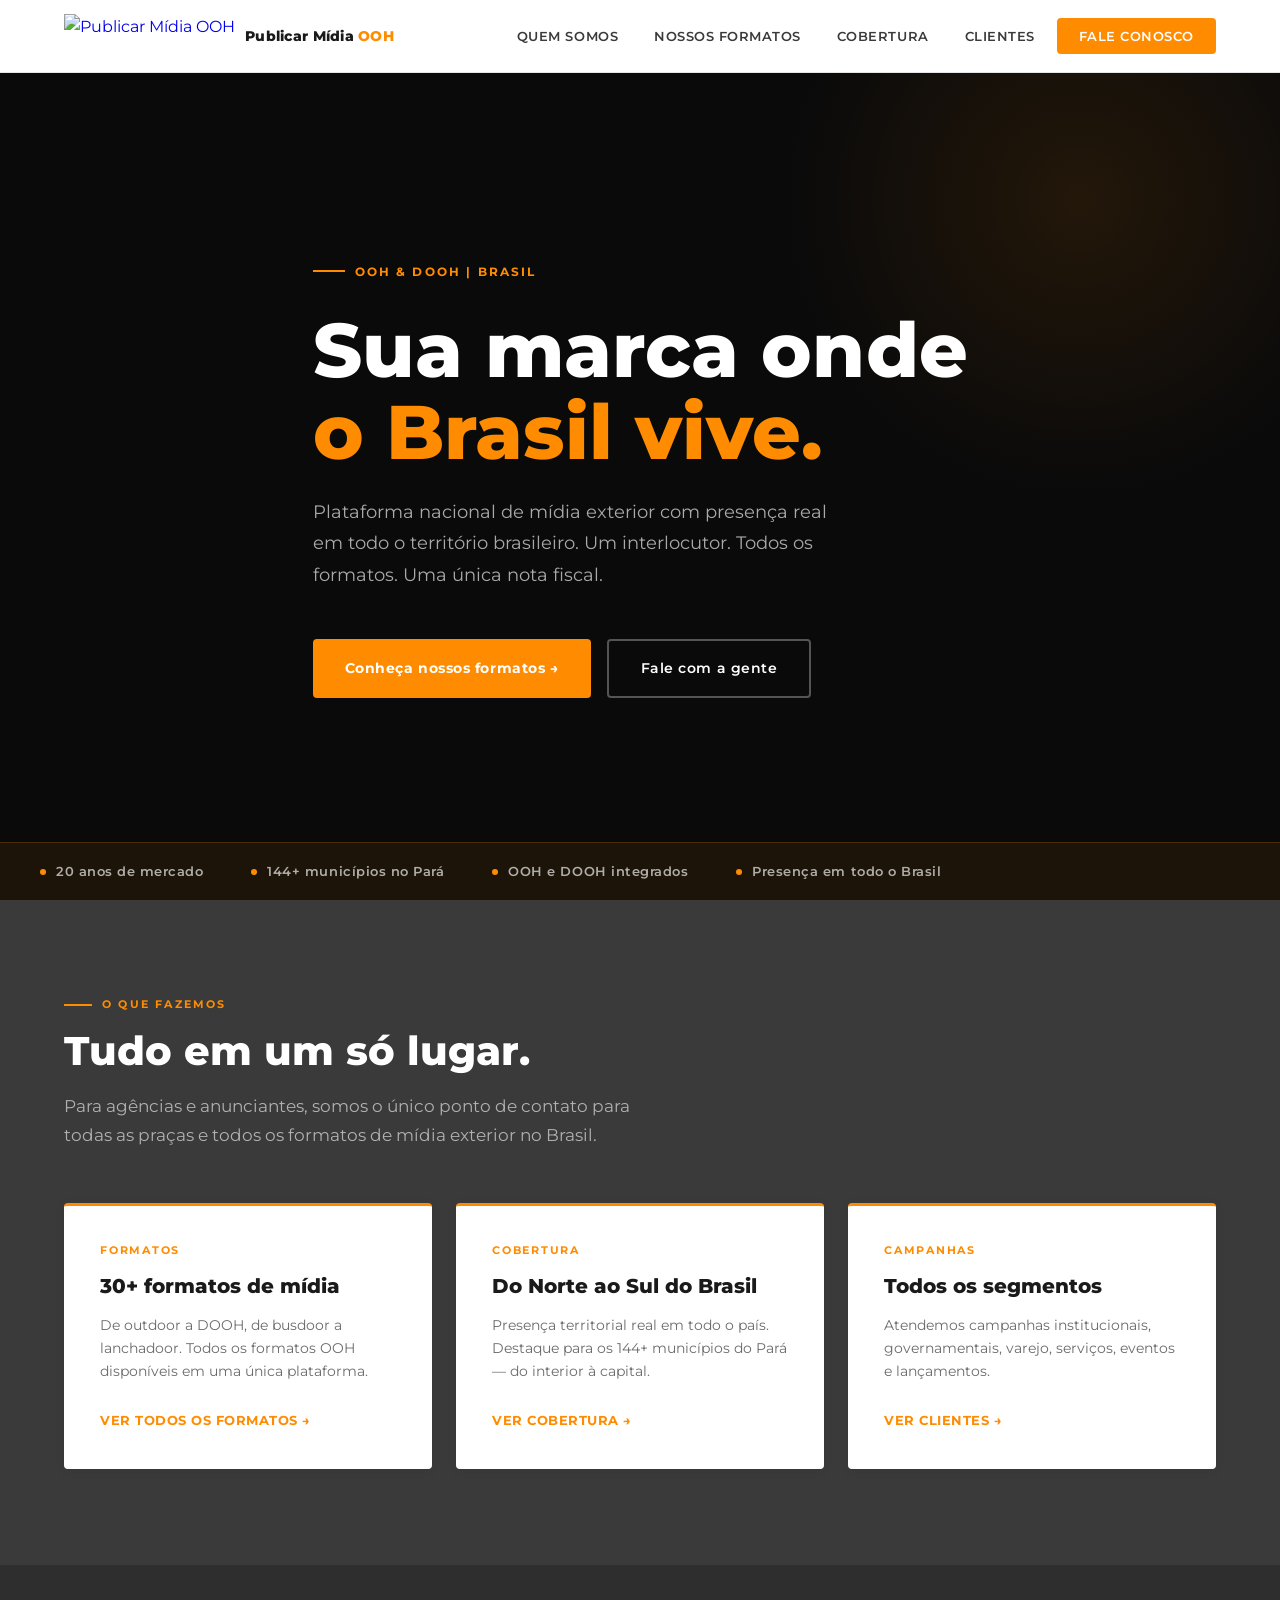
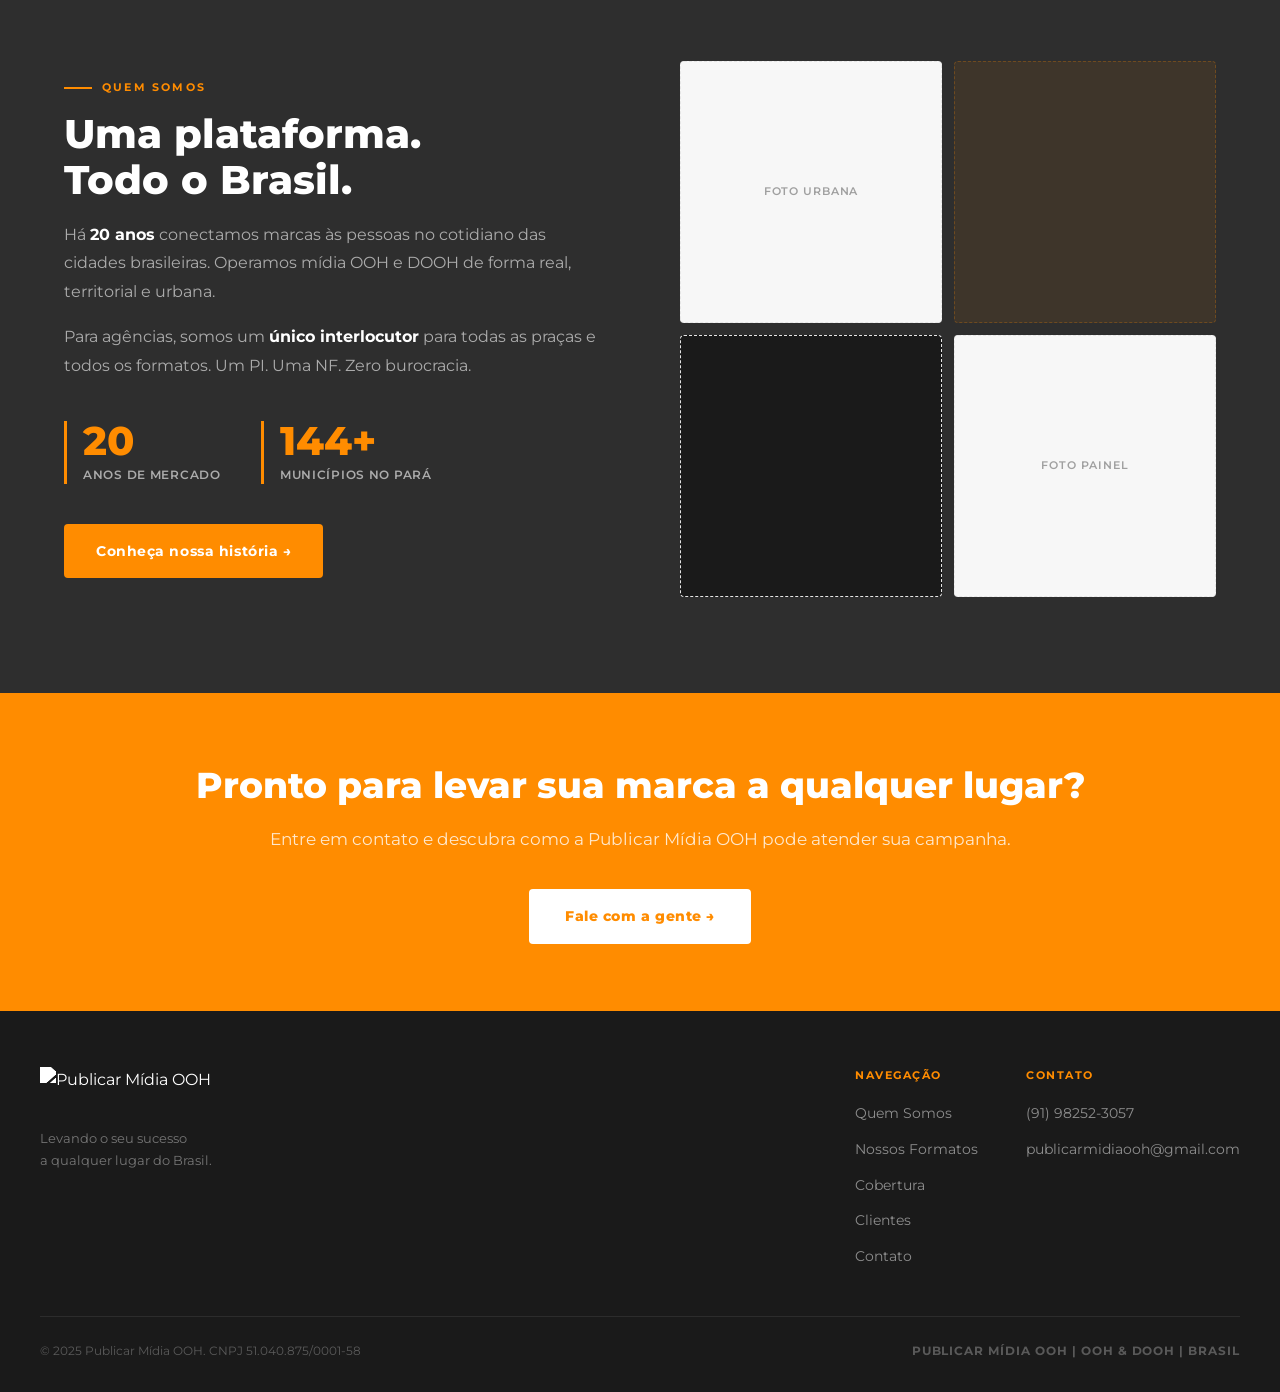
==== index.html @ f4fcf3fc "Publicar Mídia OOH — site institucional inicial Estrutura completa: Home, Quem Somos, Formatos, Cobe" ====
<!DOCTYPE html>
<html lang="pt-BR">
<head>
  <meta charset="UTF-8" />
  <meta name="viewport" content="width=device-width, initial-scale=1.0" />
  <title>Publicar Mídia OOH — OOH & DOOH | Brasil</title>
  <link rel="preconnect" href="https://fonts.googleapis.com" />
  <link rel="preconnect" href="https://fonts.gstatic.com" crossorigin />
  <link href="https://fonts.googleapis.com/css2?family=Montserrat:wght@400;500;600;700;800&display=swap" rel="stylesheet" />
  <link rel="stylesheet" href="style.css?v=11" />
  <style>
    body { background: #3A3A3A !important; }
    section.bloco.gray { background: #3A3A3A; color: var(--branco); }
    section.bloco.gray .section-title { color: var(--branco); }
    section.bloco.gray .section-sub { color: rgba(255,255,255,0.60); }
    section.bloco.gray .eyebrow { color: var(--laranja); }
    section.bloco.white { background: #2E2E2E; color: var(--branco); }
    section.bloco.white .section-title { color: var(--branco); }
    section.bloco.white .section-sub { color: rgba(255,255,255,0.60); }
    section.bloco.white .eyebrow { color: var(--laranja); }
    section.bloco.white .sobre-teaser p { color: rgba(255,255,255,0.60); }
    section.bloco.white .sobre-teaser p strong { color: var(--branco); }
    section.bloco.white .stat-label { color: rgba(255,255,255,0.60); }

    /* ─── HERO ─── */
    #hero {
      min-height: 100vh;
      background: var(--preto);
      display: flex;
      flex-direction: column;
      justify-content: center;
      position: relative;
      overflow: hidden;
      padding-top: 72px;
    }
    .hero-video {
      position: absolute; inset: 0;
      width: 100%; height: 100%;
      object-fit: cover;
      object-position: center;
      z-index: 0;
    }
    .hero-overlay {
      position: absolute; inset: 0;
      background: rgba(0,0,0,0.62);
      z-index: 1;
    }
    .hero-glow {
      position: absolute;
      width: 600px; height: 600px;
      background: radial-gradient(circle, rgba(255,140,0,0.10) 0%, transparent 70%);
      top: -100px; right: -100px;
      z-index: 1;
    }
    .hero-content {
      position: relative; z-index: 2;
      max-width: 1280px; margin: 0 auto;
      padding: 100px 64px 120px;
    }
    .hero-eyebrow {
      display: inline-flex; align-items: center; gap: 10px;
      font-size: 12px; font-weight: 700; letter-spacing: 0.18em;
      text-transform: uppercase; color: var(--laranja); margin-bottom: 28px;
    }
    .hero-eyebrow::before { content: ''; display: block; width: 32px; height: 2px; background: var(--laranja); }
    .hero-h1 {
      font-size: clamp(42px, 6.5vw, 76px);
      font-weight: 800; color: var(--branco);
      line-height: 1.08; max-width: 760px; margin-bottom: 24px;
    }
    .hero-h1 span { color: var(--laranja); }
    .hero-sub {
      font-size: 18px; color: rgba(255,255,255,0.65);
      max-width: 540px; line-height: 1.75; margin-bottom: 48px;
    }
    .hero-strip {
      position: absolute; bottom: 0; left: 0; right: 0; z-index: 3;
      background: rgba(255,140,0,0.08);
      border-top: 1px solid rgba(255,140,0,0.20);
      padding: 18px 40px;
    }
    .hero-strip-inner {
      max-width: 1280px; margin: 0 auto;
      display: flex; align-items: center; gap: 48px; flex-wrap: wrap;
    }
    .strip-item {
      display: flex; align-items: center; gap: 10px;
      font-size: 13px; font-weight: 600;
      color: rgba(255,255,255,0.65); letter-spacing: 0.04em;
    }
    .strip-item::before {
      content: ''; display: block;
      width: 6px; height: 6px; border-radius: 50%; background: var(--laranja); flex-shrink: 0;
    }

    /* ─── HOME PREVIEW CARDS ─── */
    .preview-grid {
      display: grid;
      grid-template-columns: repeat(3, 1fr);
      gap: 24px;
    }
    .preview-card {
      background: var(--branco);
      border-radius: 4px;
      border-top: 3px solid var(--laranja);
      padding: 36px;
      box-shadow: 0 2px 12px rgba(0,0,0,0.05);
      text-decoration: none;
      display: block;
      transition: box-shadow 0.25s, transform 0.25s;
    }
    .preview-card:hover { box-shadow: 0 8px 32px rgba(0,0,0,0.10); transform: translateY(-3px); }
    .preview-card .cat {
      font-size: 11px; font-weight: 700; letter-spacing: 0.16em;
      text-transform: uppercase; color: var(--laranja); margin-bottom: 10px;
    }
    .preview-card h3 { font-size: 20px; font-weight: 800; color: var(--preto); margin-bottom: 12px; }
    .preview-card p { font-size: 14px; color: var(--cinza-med); line-height: 1.65; margin-bottom: 24px; }
    .preview-card .link {
      font-size: 13px; font-weight: 700; color: var(--laranja);
      letter-spacing: 0.04em; text-transform: uppercase;
    }

    /* ─── SOBRE TEASER ─── */
    .sobre-teaser {
      display: grid; grid-template-columns: 1fr 1fr;
      gap: 80px; align-items: center;
    }
    .sobre-teaser p { font-size: 16px; color: var(--cinza-med); line-height: 1.8; margin-bottom: 16px; }
    .sobre-teaser p strong { color: var(--preto); font-weight: 700; }
    .sobre-stats { display: flex; gap: 40px; margin-top: 40px; flex-wrap: wrap; }

    .sobre-visual-home {
      display: grid; grid-template-columns: 1fr 1fr; gap: 12px;
    }
    .vis-block {
      background: var(--cinza-bg);
      border-radius: 4px;
      aspect-ratio: 1;
      display: flex; align-items: center; justify-content: center;
      font-size: 11px; font-weight: 600; letter-spacing: 0.08em;
      text-transform: uppercase; color: var(--cinza-cla);
      border: 1px dashed var(--borda);
      position: relative; overflow: hidden;
    }
    .vis-block.accent { background: rgba(255,140,0,0.08); border-color: rgba(255,140,0,0.25); }
    .vis-block.dark { background: var(--preto); color: rgba(255,255,255,0.20); }

    /* ─── CTA STRIP ─── */
    .cta-strip {
      background: var(--laranja);
      padding: 64px 40px;
      text-align: center;
    }
    .cta-strip h2 { font-size: clamp(24px, 3vw, 36px); font-weight: 800; color: var(--branco); margin-bottom: 12px; }
    .cta-strip p { font-size: 17px; color: rgba(255,255,255,0.80); margin-bottom: 36px; }
    .btn-cta-white {
      background: var(--branco); color: var(--laranja);
      padding: 16px 36px; border-radius: 4px;
      font-weight: 800; font-size: 14px; letter-spacing: 0.04em;
      text-decoration: none; display: inline-flex; align-items: center; gap: 8px;
      transition: opacity 0.2s;
    }
    .btn-cta-white:hover { opacity: 0.90; }

    @media (max-width: 960px) {
      .preview-grid { grid-template-columns: 1fr 1fr; }
      .sobre-teaser { grid-template-columns: 1fr; gap: 40px; }
      .sobre-visual-home { display: none; }
      .hero-content { padding: 80px 32px 110px; }
      .hero-strip { padding: 14px 32px; }
      .hero-strip-inner { gap: 20px; }
    }
    @media (max-width: 768px) {
      .preview-grid { grid-template-columns: 1fr; }
      .hero-content { padding: 72px 24px 100px; }
      .hero-strip { padding: 12px 24px; }
      .hero-sub { font-size: 16px; }
      .sobre-stats { gap: 24px; }
    }
    @media (max-width: 480px) {
      .hero-content { padding: 64px 20px 90px; }
      .hero-strip { padding: 12px 20px; }
      .hero-strip-inner { gap: 14px; flex-direction: column; }
      .strip-item { font-size: 12px; }
      .cta-strip { padding: 48px 20px; }
      .cta-strip h2 { font-size: 22px; }
      .cta-strip p { font-size: 14px; }
    }
  </style>
</head>
<body>

  <nav id="navbar">
    <div class="nav-inner">
      <a class="nav-logo" href="index.html">
        <img src="../imagens de conteudo png/Publicar midia/ChatGPT Image 26 de fev. de 2026, 14_48_48.png" alt="Publicar Mídia OOH" />
        <span class="nav-logo-nome">Publicar Mídia <span>OOH</span></span>
      </a>
      <ul class="nav-links">
        <li><a href="quem-somos.html">Quem Somos</a></li>
        <li><a href="formatos.html">Nossos Formatos</a></li>
        <li><a href="cobertura.html">Cobertura</a></li>
        <li><a href="clientes.html">Clientes</a></li>
        <li><a href="contato.html" class="btn-nav">Fale Conosco</a></li>
      </ul>
      <div class="hamburger" id="hamburger" onclick="toggleMenu()">
        <span></span><span></span><span></span>
      </div>
    </div>
  </nav>

  <div class="mobile-menu" id="mobileMenu">
    <a href="quem-somos.html" onclick="toggleMenu()">Quem Somos</a>
    <a href="formatos.html" onclick="toggleMenu()">Nossos Formatos</a>
    <a href="cobertura.html" onclick="toggleMenu()">Cobertura</a>
    <a href="clientes.html" onclick="toggleMenu()">Clientes</a>
    <a href="contato.html" class="btn-nav-mobile" onclick="toggleMenu()">Fale Conosco</a>
  </div>

  <!-- HERO -->
  <div id="hero">
    <video class="hero-video" autoplay muted loop playsinline>
      <source src="../imagens de conteudo png/time square.mp4" type="video/mp4" />
    </video>
    <div class="hero-overlay"></div>
    <div class="hero-glow"></div>
    <div class="hero-content">
      <div class="hero-eyebrow">OOH &amp; DOOH | Brasil</div>
      <h1 class="hero-h1">Sua marca onde<br /><span>o Brasil vive.</span></h1>
      <p class="hero-sub">
        Plataforma nacional de mídia exterior com presença real em todo o território brasileiro.
        Um interlocutor. Todos os formatos. Uma única nota fiscal.
      </p>
      <div class="btn-group">
        <a href="formatos.html" class="btn-primary">Conheça nossos formatos →</a>
        <a href="contato.html" class="btn-outline-white">Fale com a gente</a>
      </div>
    </div>
    <div class="hero-strip">
      <div class="hero-strip-inner">
        <div class="strip-item">20 anos de mercado</div>
        <div class="strip-item">144+ municípios no Pará</div>
        <div class="strip-item">OOH e DOOH integrados</div>
        <div class="strip-item">Presença em todo o Brasil</div>
      </div>
    </div>
  </div>

  <!-- PREVIEW CARDS -->
  <section class="bloco gray">
    <div class="container">
      <div class="eyebrow">O que fazemos</div>
      <h2 class="section-title">Tudo em um só lugar.</h2>
      <p class="section-sub">Para agências e anunciantes, somos o único ponto de contato para todas as praças e todos os formatos de mídia exterior no Brasil.</p>
      <div class="preview-grid">
        <a href="formatos.html" class="preview-card">
          <div class="cat">Formatos</div>
          <h3>30+ formatos de mídia</h3>
          <p>De outdoor a DOOH, de busdoor a lanchadoor. Todos os formatos OOH disponíveis em uma única plataforma.</p>
          <span class="link">Ver todos os formatos →</span>
        </a>
        <a href="cobertura.html" class="preview-card">
          <div class="cat">Cobertura</div>
          <h3>Do Norte ao Sul do Brasil</h3>
          <p>Presença territorial real em todo o país. Destaque para os 144+ municípios do Pará — do interior à capital.</p>
          <span class="link">Ver cobertura →</span>
        </a>
        <a href="clientes.html" class="preview-card">
          <div class="cat">Campanhas</div>
          <h3>Todos os segmentos</h3>
          <p>Atendemos campanhas institucionais, governamentais, varejo, serviços, eventos e lançamentos.</p>
          <span class="link">Ver clientes →</span>
        </a>
      </div>
    </div>
  </section>

  <!-- SOBRE TEASER -->
  <section class="bloco white">
    <div class="container">
      <div class="sobre-teaser">
        <div>
          <div class="eyebrow">Quem Somos</div>
          <h2 class="section-title">Uma plataforma.<br />Todo o Brasil.</h2>
          <p>Há <strong>20 anos</strong> conectamos marcas às pessoas no cotidiano das cidades brasileiras. Operamos mídia OOH e DOOH de forma real, territorial e urbana.</p>
          <p>Para agências, somos um <strong>único interlocutor</strong> para todas as praças e todos os formatos. Um PI. Uma NF. Zero burocracia.</p>
          <div class="sobre-stats">
            <div class="stat-item">
              <div class="stat-num">20</div>
              <div class="stat-label">anos de mercado</div>
            </div>
            <div class="stat-item">
              <div class="stat-num">144+</div>
              <div class="stat-label">municípios no Pará</div>
            </div>
          </div>
          <div style="margin-top: 40px;">
            <a href="quem-somos.html" class="btn-primary">Conheça nossa história →</a>
          </div>
        </div>
        <div class="sobre-visual-home">
          <div class="vis-block">Foto urbana</div>
          <div class="vis-block accent"></div>
          <div class="vis-block dark"></div>
          <div class="vis-block">Foto painel</div>
        </div>
      </div>
    </div>
  </section>

  <!-- CTA STRIP -->
  <div class="cta-strip">
    <h2>Pronto para levar sua marca a qualquer lugar?</h2>
    <p>Entre em contato e descubra como a Publicar Mídia OOH pode atender sua campanha.</p>
    <a href="contato.html" class="btn-cta-white">Fale com a gente →</a>
  </div>

  <footer>
    <div class="footer-inner">
      <div class="footer-top">
        <div class="footer-brand">
          <img src="../imagens de conteudo png/Publicar midia/ChatGPT Image 26 de fev. de 2026, 14_48_48.png" alt="Publicar Mídia OOH" style="filter: brightness(0) invert(1);" />
          <p class="footer-tagline">Levando o seu sucesso<br />a qualquer lugar do Brasil.</p>
        </div>
        <div class="footer-nav">
          <div class="footer-col">
            <h4>Navegação</h4>
            <ul>
              <li><a href="quem-somos.html">Quem Somos</a></li>
              <li><a href="formatos.html">Nossos Formatos</a></li>
              <li><a href="cobertura.html">Cobertura</a></li>
              <li><a href="clientes.html">Clientes</a></li>
              <li><a href="contato.html">Contato</a></li>
            </ul>
          </div>
          <div class="footer-col">
            <h4>Contato</h4>
            <ul>
              <li><a href="https://wa.me/5591982523057" target="_blank">(91) 98252-3057</a></li>
              <li><a href="mailto:publicarmidiaooh@gmail.com">publicarmidiaooh@gmail.com</a></li>
            </ul>
          </div>
        </div>
      </div>
      <div class="footer-bottom">
        <p>© 2025 Publicar Mídia OOH. CNPJ 51.040.875/0001-58</p>
        <span class="footer-inst">Publicar Mídia OOH | OOH &amp; DOOH | Brasil</span>
      </div>
    </div>
  </footer>

  <script src="main.js"></script>
</body>
</html>
---- style.css ----
/* ─── RESET & VARIÁVEIS ─── */
*, *::before, *::after { box-sizing: border-box; margin: 0; padding: 0; }

:root {
  --branco:    #FFFFFF;
  --laranja:   #FF8C00;
  --cinza-esc: #3A3A3A;
  --preto:     #1A1A1A;
  --cinza-med: #6B6B6B;
  --cinza-cla: #A0A0A0;
  --cinza-bg:  #F7F7F7;
  --borda:     #E5E5E5;
}

html { scroll-behavior: smooth; overflow-y: scroll; }

body {
  font-family: 'Montserrat', sans-serif;
  background: var(--branco);
  color: var(--preto);
  font-size: 16px;
  line-height: 1.6;
  overflow-x: hidden;
}

/* ─── NAV ─── */
nav {
  position: fixed;
  top: 0; left: 0; right: 0;
  z-index: 100;
  background: var(--branco);
  border-bottom: 1px solid var(--borda);
  transition: box-shadow 0.3s;
}
nav.scrolled { box-shadow: 0 2px 20px rgba(0,0,0,0.10); }

.nav-inner {
  max-width: 1280px;
  margin: 0 auto;
  padding: 0 64px;
  height: 72px;
  display: flex;
  align-items: center;
  justify-content: space-between;
}

.nav-logo {
  display: flex;
  align-items: center;
  gap: 10px;
  text-decoration: none;
}
.nav-logo img { height: 44px; display: block; }
.nav-logo-nome {
  font-size: 14px;
  font-weight: 800;
  color: var(--preto);
  letter-spacing: 0.02em;
  line-height: 1.2;
  white-space: nowrap;
}
.nav-logo-nome span { color: var(--laranja); }

.nav-links {
  display: flex;
  align-items: center;
  gap: 8px;
  list-style: none;
}

.nav-links a {
  text-decoration: none;
  color: var(--cinza-esc);
  font-weight: 600;
  font-size: 13px;
  letter-spacing: 0.04em;
  text-transform: uppercase;
  padding: 8px 14px;
  border-radius: 4px;
  transition: color 0.2s, background 0.2s;
}
.nav-links a:hover { color: var(--laranja); background: rgba(255,140,0,0.06); }
.nav-links a.active { color: var(--laranja); }

.btn-nav {
  background: var(--laranja) !important;
  color: var(--branco) !important;
  padding: 10px 22px !important;
}
.btn-nav:hover { opacity: 0.88; background: var(--laranja) !important; }

.hamburger {
  display: none;
  flex-direction: column;
  gap: 5px;
  cursor: pointer;
  padding: 4px;
}
.hamburger span {
  display: block;
  width: 24px; height: 2px;
  background: var(--preto);
  border-radius: 2px;
  transition: all 0.3s;
}

.mobile-menu {
  display: none;
  position: fixed;
  top: 72px; left: 0; right: 0;
  background: var(--branco);
  border-bottom: 2px solid var(--laranja);
  padding: 24px 32px;
  z-index: 99;
  flex-direction: column;
  gap: 4px;
  box-shadow: 0 8px 24px rgba(0,0,0,0.10);
}
.mobile-menu.open { display: flex; }
.mobile-menu a {
  text-decoration: none;
  color: var(--cinza-esc);
  font-weight: 600;
  font-size: 14px;
  letter-spacing: 0.04em;
  text-transform: uppercase;
  padding: 12px 0;
  border-bottom: 1px solid var(--borda);
}
.mobile-menu a:last-child { border-bottom: none; }
.mobile-menu a.active { color: var(--laranja); }
.mobile-menu .btn-nav-mobile {
  margin-top: 8px;
  background: var(--laranja);
  color: var(--branco) !important;
  text-align: center;
  padding: 14px !important;
  border-radius: 4px;
  border-bottom: none !important;
}

/* ─── PAGE HEADER (todas as páginas internas) ─── */
.page-header {
  background: var(--preto);
  padding: 140px 0 80px;
  min-height: 420px;
  position: relative;
  overflow: hidden;
}
.page-header::before {
  content: '';
  position: absolute;
  inset: 0;
  background-image:
    linear-gradient(rgba(255,140,0,0.04) 1px, transparent 1px),
    linear-gradient(90deg, rgba(255,140,0,0.04) 1px, transparent 1px);
  background-size: 60px 60px;
}
.page-header-inner {
  max-width: 1280px;
  margin: 0 auto;
  padding: 0 64px;
  position: relative;
  z-index: 1;
}
.page-header .eyebrow { margin-bottom: 12px; }
.page-header h1 {
  font-size: clamp(32px, 5vw, 52px);
  font-weight: 800;
  color: var(--branco);
  line-height: 1.15;
  max-width: 700px;
}
.page-header p {
  margin-top: 16px;
  font-size: 17px;
  color: rgba(255,255,255,0.60);
  max-width: 560px;
  line-height: 1.7;
}

/* ─── LAYOUT ─── */
.container {
  max-width: 1280px;
  margin: 0 auto;
  padding: 0 64px;
}

section.bloco { padding: 96px 0; }
section.bloco-sm { padding: 64px 0; }
section.dark { background: var(--preto); }
section.gray { background: var(--cinza-bg); }
section.white { background: var(--branco); }

/* ─── COMPONENTES TIPOGRÁFICOS ─── */
.eyebrow {
  font-size: 11px;
  font-weight: 700;
  letter-spacing: 0.20em;
  text-transform: uppercase;
  color: var(--laranja);
  display: flex;
  align-items: center;
  gap: 10px;
  margin-bottom: 14px;
}
.eyebrow::before {
  content: '';
  display: block;
  width: 28px; height: 2px;
  background: var(--laranja);
  flex-shrink: 0;
}

.section-title {
  font-size: clamp(26px, 3.5vw, 40px);
  font-weight: 800;
  color: var(--preto);
  line-height: 1.15;
  margin-bottom: 18px;
}
.section-title.white { color: var(--branco); }

.section-sub {
  font-size: 17px;
  color: var(--cinza-med);
  max-width: 600px;
  line-height: 1.75;
  margin-bottom: 52px;
}
.section-sub.white { color: rgba(255,255,255,0.60); }

/* ─── BOTÕES ─── */
.btn-primary {
  background: var(--laranja);
  color: var(--branco);
  padding: 16px 32px;
  border-radius: 4px;
  font-weight: 700;
  font-size: 14px;
  letter-spacing: 0.04em;
  text-decoration: none;
  display: inline-flex;
  align-items: center;
  gap: 8px;
  transition: opacity 0.2s;
}
.btn-primary:hover { opacity: 0.88; }

.btn-outline {
  border: 2px solid var(--borda);
  color: var(--cinza-esc);
  padding: 16px 32px;
  border-radius: 4px;
  font-weight: 600;
  font-size: 14px;
  letter-spacing: 0.04em;
  text-decoration: none;
  display: inline-flex;
  align-items: center;
  gap: 8px;
  transition: border-color 0.2s, color 0.2s;
}
.btn-outline:hover { border-color: var(--laranja); color: var(--laranja); }

.btn-outline-white {
  border: 2px solid rgba(255,255,255,0.30);
  color: var(--branco);
  padding: 16px 32px;
  border-radius: 4px;
  font-weight: 600;
  font-size: 14px;
  letter-spacing: 0.04em;
  text-decoration: none;
  display: inline-flex;
  align-items: center;
  gap: 8px;
  transition: border-color 0.2s, color 0.2s;
}
.btn-outline-white:hover { border-color: var(--laranja); color: var(--laranja); }

.btn-group { display: flex; gap: 16px; flex-wrap: wrap; }

/* ─── CARDS ─── */
.card {
  background: var(--branco);
  border-radius: 4px;
  border-top: 3px solid var(--laranja);
  padding: 36px;
  box-shadow: 0 2px 12px rgba(0,0,0,0.05);
  transition: box-shadow 0.25s, transform 0.25s;
}
.card:hover { box-shadow: 0 8px 32px rgba(0,0,0,0.10); transform: translateY(-3px); }

/* ─── STAT ITEMS ─── */
.stat-item { border-left: 3px solid var(--laranja); padding-left: 16px; }
.stat-num { font-size: 40px; font-weight: 800; color: var(--laranja); line-height: 1; margin-bottom: 4px; }
.stat-label { font-size: 12px; font-weight: 600; color: var(--cinza-esc); letter-spacing: 0.06em; text-transform: uppercase; }

/* ─── FOOTER ─── */
footer {
  background: var(--preto);
  border-top: 3px solid var(--laranja);
  padding: 56px 40px 32px;
}
.footer-inner { max-width: 1280px; margin: 0 auto; }

.footer-top {
  display: flex;
  justify-content: space-between;
  align-items: flex-start;
  gap: 48px;
  margin-bottom: 48px;
  flex-wrap: wrap;
}

.footer-brand img { height: 44px; margin-bottom: 16px; display: block; }
.footer-tagline { font-size: 13px; color: rgba(255,255,255,0.40); line-height: 1.7; }

.footer-nav { display: flex; gap: 48px; flex-wrap: wrap; }
.footer-col h4 {
  font-size: 11px; font-weight: 700; letter-spacing: 0.14em;
  text-transform: uppercase; color: var(--laranja); margin-bottom: 16px;
}
.footer-col ul { list-style: none; display: flex; flex-direction: column; gap: 10px; }
.footer-col ul li a {
  text-decoration: none; color: rgba(255,255,255,0.50);
  font-size: 14px; transition: color 0.2s;
}
.footer-col ul li a:hover { color: var(--branco); }

.footer-bottom {
  border-top: 1px solid rgba(255,255,255,0.08);
  padding-top: 24px;
  display: flex;
  justify-content: space-between;
  align-items: center;
  gap: 16px;
  flex-wrap: wrap;
}
.footer-bottom p { font-size: 12px; color: rgba(255,255,255,0.28); }
.footer-inst { font-size: 12px; font-weight: 700; letter-spacing: 0.08em; color: rgba(255,255,255,0.28); text-transform: uppercase; }

/* ─── ANIMAÇÕES GLOBAIS ─── */
@keyframes fadeUp {
  from { opacity: 0; transform: translateY(20px); }
  to   { opacity: 1; transform: translateY(0); }
}


.page-header-inner {
  animation: fadeUp 0.45s ease both;
}

/* Reveal por scroll */
.reveal {
  opacity: 0;
  transform: translateY(28px);
  transition: opacity 0.55s ease, transform 0.55s ease;
}
.reveal.visible {
  opacity: 1;
  transform: translateY(0);
}

/* Hover elevação nos cards genéricos */
.card { transition: box-shadow 0.25s, transform 0.25s; }
.card:hover { transform: translateY(-4px); box-shadow: 0 10px 36px rgba(0,0,0,0.10); }

/* Preview cards home */
.preview-card { transition: box-shadow 0.25s, transform 0.25s; }

/* Hover nos stat-items */
.stat-item { transition: border-color 0.2s; }
.stat-item:hover { border-color: var(--cinza-esc); }

/* Hover suave nos links do footer */
.footer-col ul li a { transition: color 0.2s, padding-left 0.2s; }
.footer-col ul li a:hover { padding-left: 4px; }

/* Hover suave nos botões primário e outline */
.btn-primary  { transition: opacity 0.2s, transform 0.2s; }
.btn-primary:hover  { transform: translateY(-1px); }
.btn-outline  { transition: border-color 0.2s, color 0.2s, transform 0.2s; }
.btn-outline:hover  { transform: translateY(-1px); }

/* ─── HAMBURGER ANIMADO ─── */
.hamburger.open span:nth-child(1) { transform: translateY(7px) rotate(45deg); }
.hamburger.open span:nth-child(2) { opacity: 0; transform: scaleX(0); }
.hamburger.open span:nth-child(3) { transform: translateY(-7px) rotate(-45deg); }

/* ─── RESPONSIVO — 960px (tablet landscape) ─── */
@media (max-width: 960px) {
  .nav-links { display: none; }
  .hamburger { display: flex; }
  .mobile-menu { padding: 20px 28px; }

  .page-header { padding: 120px 0 60px; }
  .page-header-inner { padding: 0 32px; }
  section.bloco { padding: 80px 0; }
  section.bloco-sm { padding: 52px 0; }
  .container { padding: 0 32px; }

  .footer-top { flex-direction: column; gap: 32px; }
  .footer-nav { gap: 32px; }
}

/* ─── RESPONSIVO — 768px (tablet portrait) ─── */
@media (max-width: 768px) {
  .page-header { padding: 108px 0 52px; }
  .page-header-inner { padding: 0 24px; }
  section.bloco { padding: 64px 0; }
  section.bloco-sm { padding: 44px 0; }
  .container { padding: 0 24px; }

  .section-sub { font-size: 15px; margin-bottom: 36px; }
  .stat-num { font-size: 34px; }
}

/* ─── RESPONSIVO — 480px (mobile) ─── */
@media (max-width: 480px) {
  .nav-inner { padding: 0 20px; }
  .mobile-menu { padding: 16px 20px; }

  .page-header { padding: 96px 0 44px; }
  .page-header-inner { padding: 0 20px; }
  .page-header p { font-size: 15px; }
  section.bloco { padding: 52px 0; }
  section.bloco-sm { padding: 36px 0; }
  .container { padding: 0 20px; }

  footer { padding: 44px 20px 24px; }
  .footer-nav { gap: 24px; }
  .footer-bottom { flex-direction: column; text-align: center; gap: 10px; }

  .btn-group { flex-direction: column; }
  .btn-primary, .btn-outline, .btn-outline-white {
    justify-content: center;
    width: 100%;
    text-align: center;
  }

  .stat-num { font-size: 28px; }
  .stat-label { font-size: 11px; }
  .section-sub { font-size: 14px; }
}
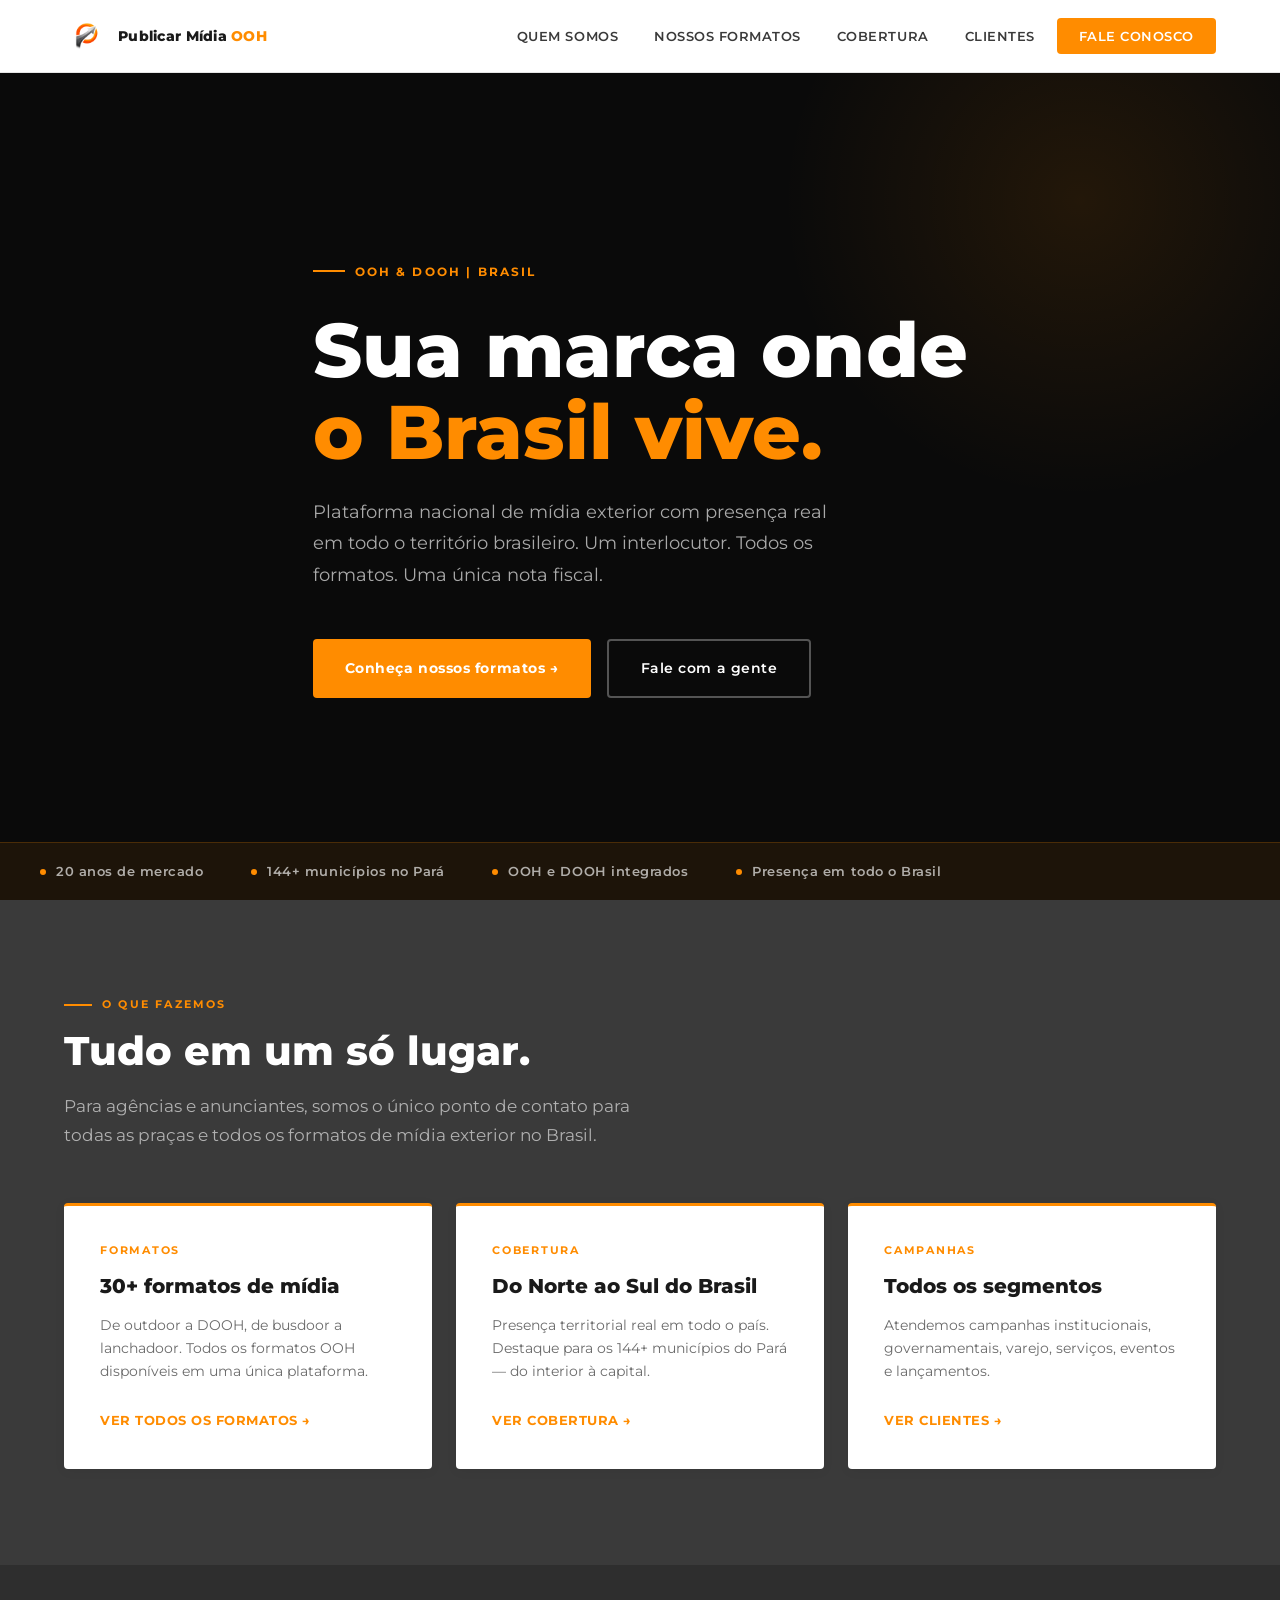
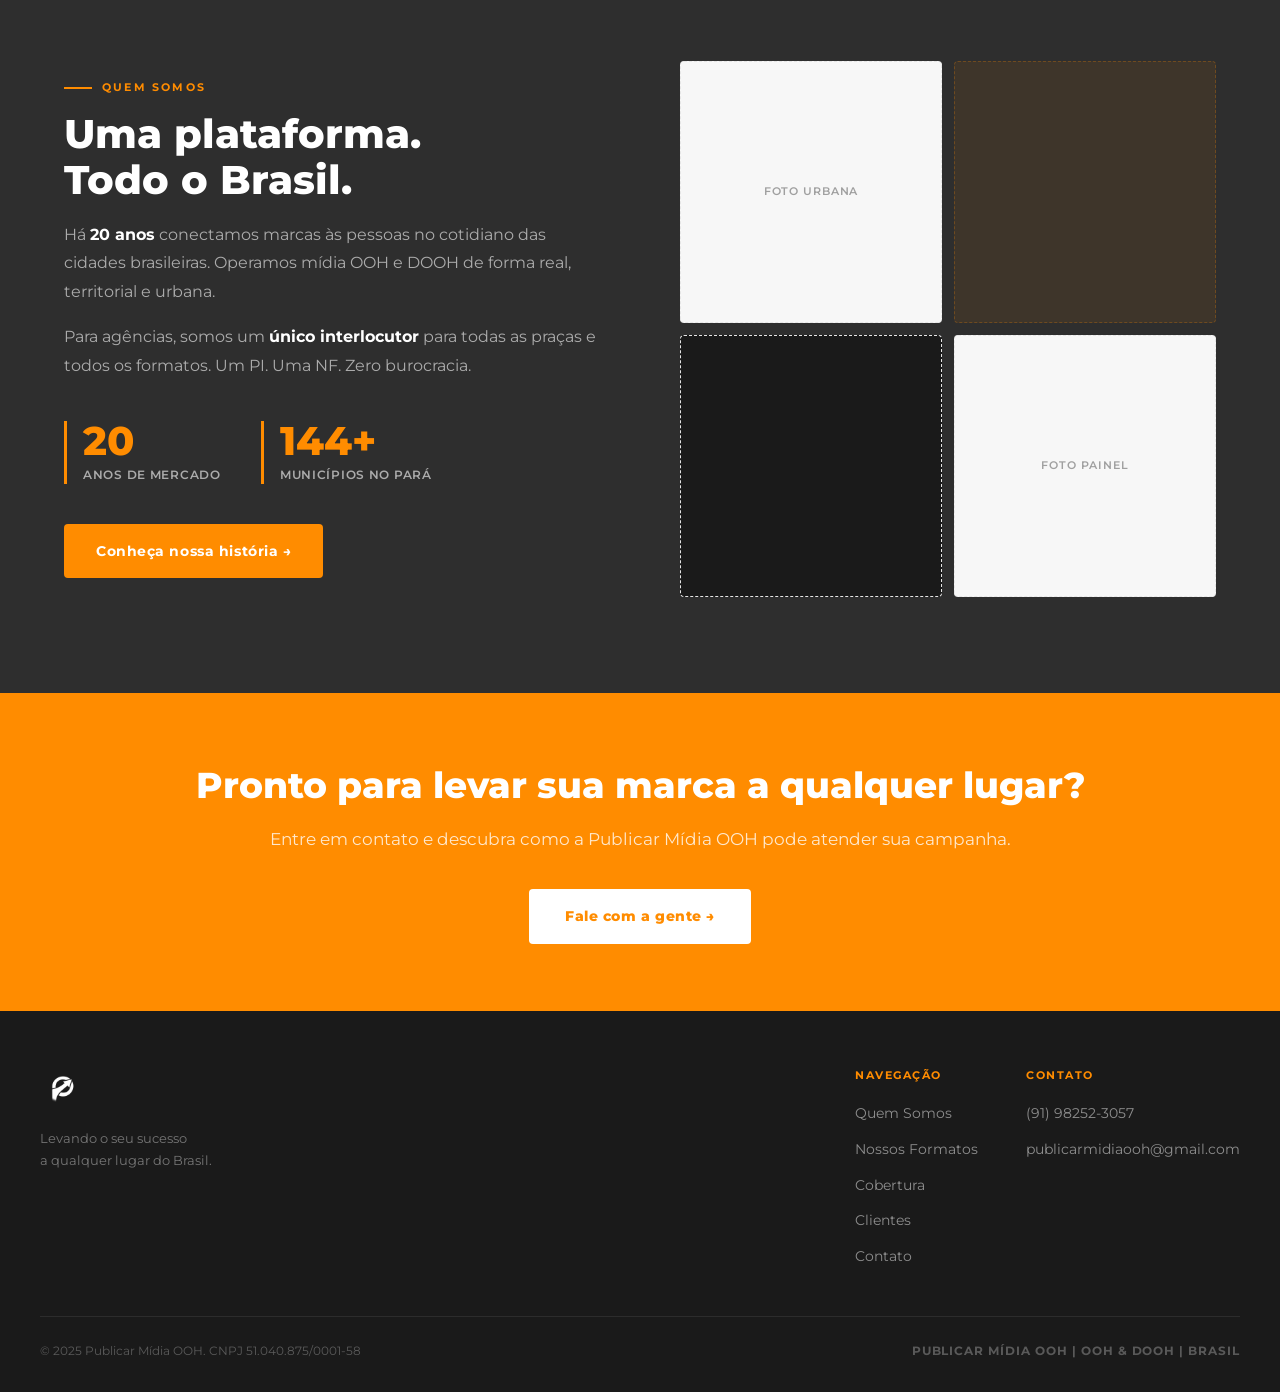
==== commit 5dad09a3: "Adiciona assets locais (logo + vídeo) e corrige caminhos Logo e vídeo hero copiados para pasta asset" ====
--- a/index.html
+++ b/index.html
@@ -194,7 +194,7 @@
   <nav id="navbar">
     <div class="nav-inner">
       <a class="nav-logo" href="index.html">
-        <img src="../imagens de conteudo png/Publicar midia/ChatGPT Image 26 de fev. de 2026, 14_48_48.png" alt="Publicar Mídia OOH" />
+        <img src="assets/logo-clean.png" alt="Publicar Mídia OOH" />
         <span class="nav-logo-nome">Publicar Mídia <span>OOH</span></span>
       </a>
       <ul class="nav-links">
@@ -221,7 +221,7 @@
   <!-- HERO -->
   <div id="hero">
     <video class="hero-video" autoplay muted loop playsinline>
-      <source src="../imagens de conteudo png/time square.mp4" type="video/mp4" />
+      <source src="assets/hero-video.mp4" type="video/mp4" />
     </video>
     <div class="hero-overlay"></div>
     <div class="hero-glow"></div>
@@ -320,7 +320,7 @@
     <div class="footer-inner">
       <div class="footer-top">
         <div class="footer-brand">
-          <img src="../imagens de conteudo png/Publicar midia/ChatGPT Image 26 de fev. de 2026, 14_48_48.png" alt="Publicar Mídia OOH" style="filter: brightness(0) invert(1);" />
+          <img src="assets/logo-clean.png" alt="Publicar Mídia OOH" style="filter: brightness(0) invert(1);" />
           <p class="footer-tagline">Levando o seu sucesso<br />a qualquer lugar do Brasil.</p>
         </div>
         <div class="footer-nav">
